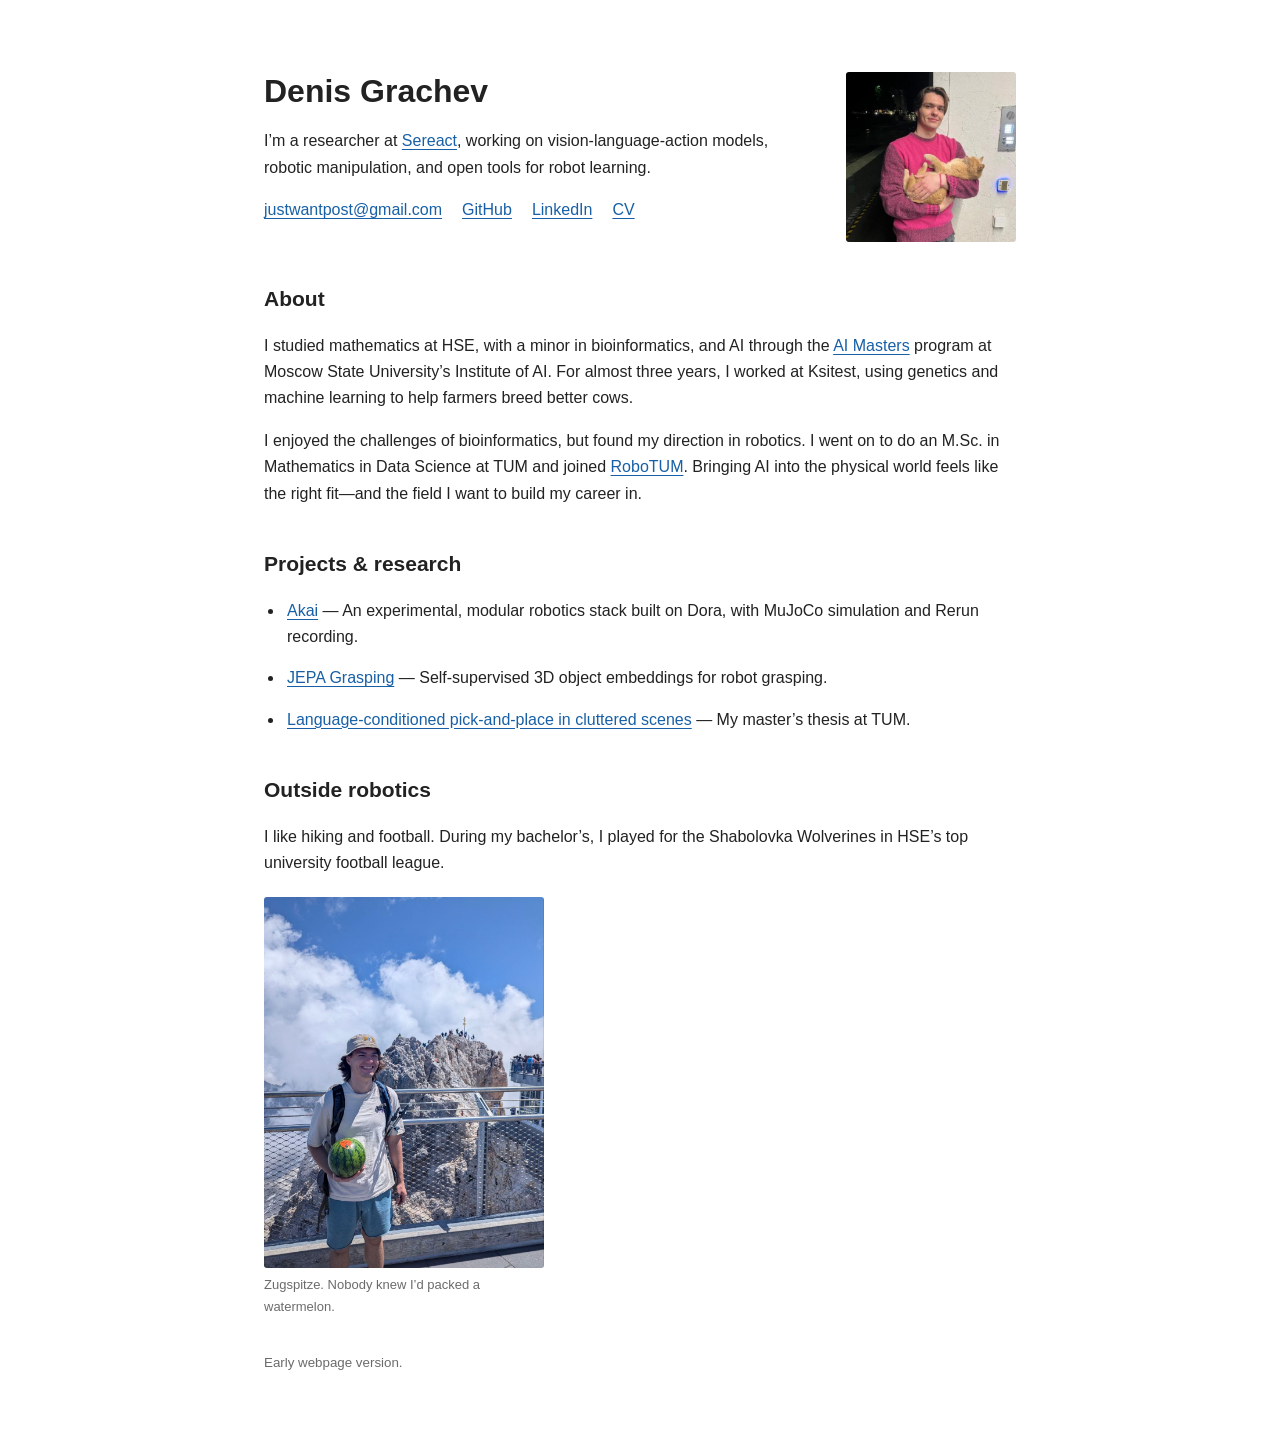
==== index.html @ 591143b7 "Create personal research homepage" ====
<!doctype html>
<html lang="en">
  <head>
    <meta charset="utf-8">
    <meta name="viewport" content="width=device-width, initial-scale=1">
    <title>Denis Grachev</title>
    <meta name="description" content="Denis Grachev — robot learning, vision-language-action models, and open-source robotics.">
    <link rel="canonical" href="https://grachev.ai/">
    <meta property="og:title" content="Denis Grachev">
    <meta property="og:description" content="Robot learning, vision-language-action models, and open-source robotics.">
    <meta property="og:type" content="website">
    <meta property="og:url" content="https://grachev.ai/">
    <meta property="og:image" content="https://grachev.ai/assets/denis.jpg">
    <link rel="icon" type="image/svg+xml" href="assets/favicon.svg">
    <link rel="stylesheet" href="style.css">
  </head>
  <body>
    <main>
      <header>
        <div>
          <h1>Denis Grachev</h1>
          <p>I’m a researcher at <a href="https://sereact.ai/">Sereact</a>, working on vision-language-action models, robotic manipulation, and open tools for robot learning.</p>
          <nav aria-label="Contact and profiles">
            <a href="mailto:justwantpost@gmail.com">justwantpost@gmail.com</a>
            <a href="https://github.com/grach0v">GitHub</a>
            <a href="https://www.linkedin.com/in/denis-grachev-507620252/">LinkedIn</a>
            <a href="cv.pdf">CV</a>
          </nav>
        </div>
        <img src="assets/denis.jpg" alt="Denis holding a cat" width="170" height="170">
      </header>

      <section aria-labelledby="about">
        <h2 id="about">About</h2>
        <p>I studied mathematics at HSE, with a minor in bioinformatics, and AI through the <a href="https://aimasters.ru/">AI Masters</a> program at Moscow State University’s Institute of AI. For almost three years, I worked at Ksitest, using genetics and machine learning to help farmers breed better cows.</p>
        <p>I enjoyed the challenges of bioinformatics, but found my direction in robotics. I went on to do an M.Sc. in Mathematics in Data Science at TUM and joined <a href="https://www.robotum.info/">RoboTUM</a>. Bringing AI into the physical world feels like the right fit—and the field I want to build my career in.</p>
      </section>

      <section aria-labelledby="projects">
        <h2 id="projects">Projects &amp; research</h2>
        <ul>
          <li>
            <a href="https://github.com/grach0v/akai">Akai</a> — An experimental, modular robotics stack built on Dora, with MuJoCo simulation and Rerun recording.
          </li>
          <li>
            <a href="https://drive.google.com/file/d/1qDTI5I_dPywP4vkfl-CZUlOSi4tXOuu8/view">JEPA Grasping</a> — Self-supervised 3D object embeddings for robot grasping.
          </li>
          <li>
            <a href="https://drive.google.com/file/d/1XYnjVgIg0TZOVEkxQrvugYmB_ESXgXEg/view">Language-conditioned pick-and-place in cluttered scenes</a> — My master’s thesis at TUM.
          </li>
        </ul>
      </section>

      <section aria-labelledby="outside">
        <h2 id="outside">Outside robotics</h2>
        <p>I like hiking and football. During my bachelor’s, I played for the Shabolovka Wolverines in HSE’s top university football league.</p>
        <figure>
          <img src="assets/zugspitze-watermelon.jpg" alt="Denis holding a watermelon on Zugspitze, with the rocky summit behind him" width="964" height="1280" loading="lazy">
          <figcaption>Zugspitze. Nobody knew I’d packed a watermelon.</figcaption>
        </figure>
      </section>
      <footer><small>Early webpage version.</small></footer>
    </main>
  </body>
</html>
---- style.css ----
* { box-sizing: border-box; }

body {
  margin: 0;
  background: #fff;
  color: #222;
  font: 16px/1.65 -apple-system, BlinkMacSystemFont, "Segoe UI", sans-serif;
}

main {
  max-width: 800px;
  margin: 72px auto;
  padding: 0 24px;
}

header {
  display: grid;
  grid-template-columns: minmax(0, 1fr) 170px;
  gap: 40px;
  align-items: start;
}

h1 { margin: 0 0 18px; font-size: 32px; line-height: 1.2; }
h2 { margin: 40px 0 16px; font-size: 21px; }
p { margin: 0 0 16px; }
a { color: #175fa6; text-underline-offset: 3px; }
a:hover { color: #103e6b; }
a:focus-visible { outline: 2px solid #175fa6; outline-offset: 4px; }
nav { display: flex; flex-wrap: wrap; gap: 20px; }
img { display: block; max-width: 100%; height: auto; border-radius: 3px; }
ul { padding-left: 20px; }
li { padding-left: 3px; margin-bottom: 15px; }
figure { max-width: 280px; margin: 20px 0 0; }
figcaption { margin-top: 6px; color: #6b6b6b; font-size: 13px; }
footer { margin-top: 32px; color: #6b6b6b; }

@media (max-width: 560px) {
  main { margin: 32px auto; }
  header { grid-template-columns: 1fr; gap: 24px; }
  header img { width: 140px; }
}
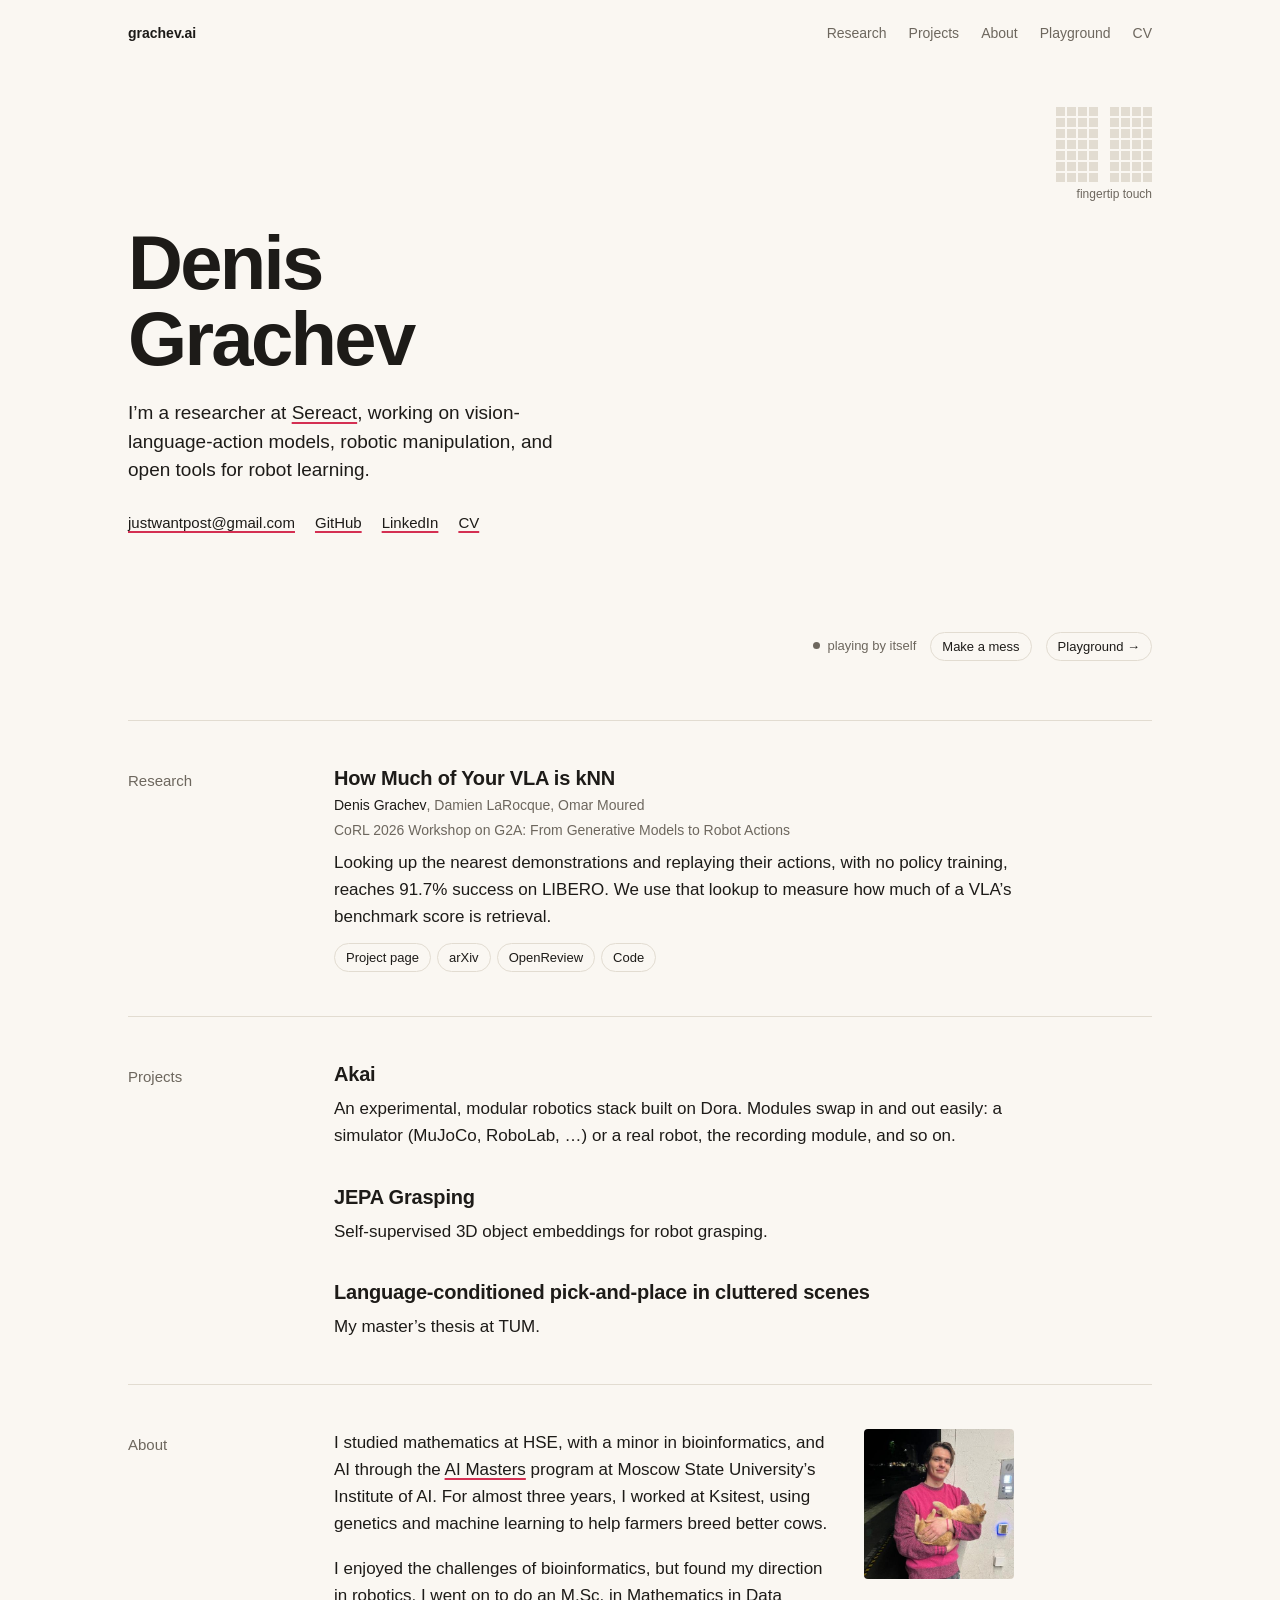
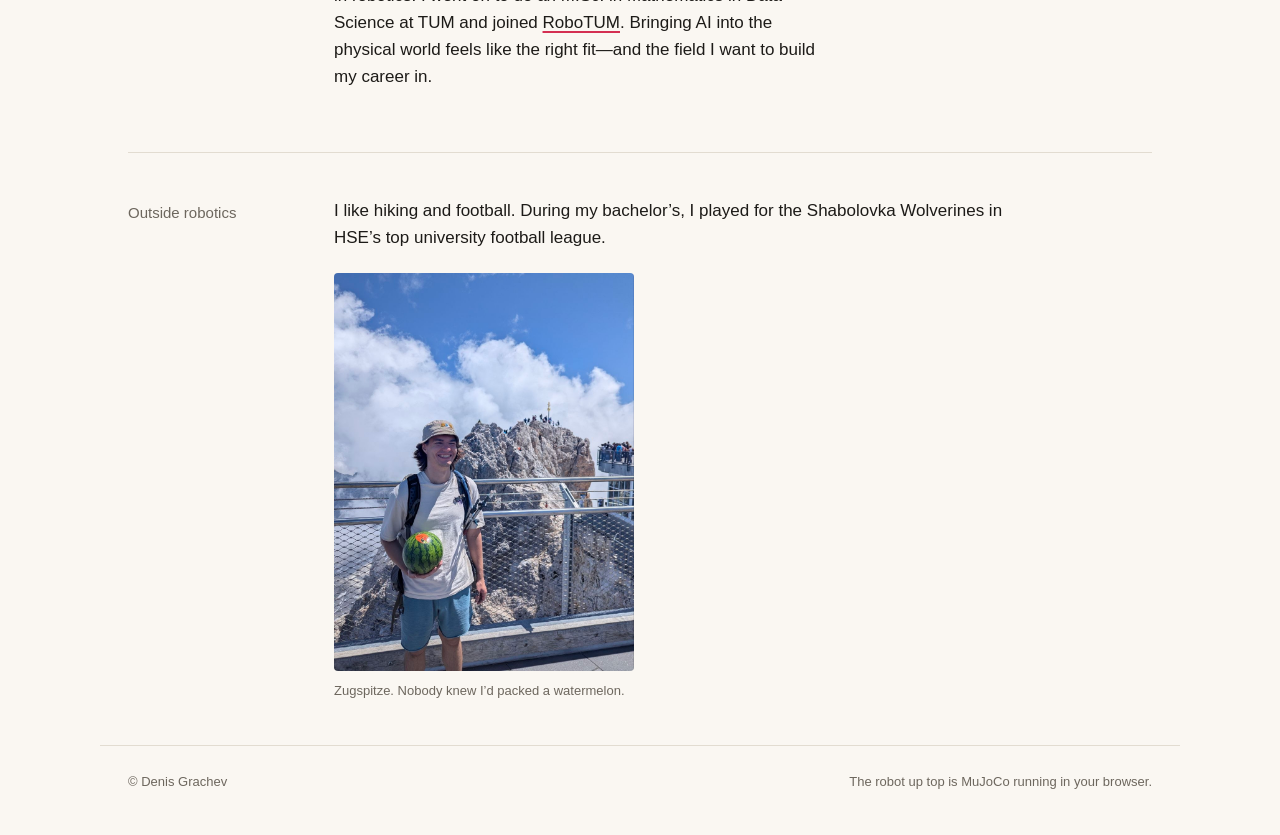
==== commit 33c2302b: "robot added" ====
--- a/index.html
+++ b/index.html
@@ -15,51 +15,111 @@
     <link rel="stylesheet" href="style.css">
   </head>
   <body>
-    <main>
-      <header>
+    <header class="wrap top">
+      <a class="mark" href="./">grachev.ai</a>
+      <nav aria-label="Sections">
+        <a href="#research">Research</a>
+        <a href="#projects">Projects</a>
+        <a href="#about">About</a>
+        <a href="playground/">Playground</a>
+        <a href="cv.pdf">CV</a>
+      </nav>
+    </header>
+
+    <main class="wrap">
+      <div class="hero">
         <div>
           <h1>Denis Grachev</h1>
-          <p>I’m a researcher at <a href="https://sereact.ai/">Sereact</a>, working on vision-language-action models, robotic manipulation, and open tools for robot learning.</p>
-          <nav aria-label="Contact and profiles">
+          <p class="lede">I’m a researcher at <a href="https://sereact.ai/">Sereact</a>, working on vision-language-action models, robotic manipulation, and open tools for robot learning.</p>
+          <nav class="links" aria-label="Contact and profiles">
             <a href="mailto:justwantpost@gmail.com">justwantpost@gmail.com</a>
             <a href="https://github.com/grach0v">GitHub</a>
             <a href="https://www.linkedin.com/in/denis-grachev-507620252/">LinkedIn</a>
             <a href="cv.pdf">CV</a>
           </nav>
         </div>
-        <img src="assets/denis.jpg" alt="Denis holding a cat" width="170" height="170">
-      </header>
 
-      <section aria-labelledby="about">
-        <h2 id="about">About</h2>
-        <p>I studied mathematics at HSE, with a minor in bioinformatics, and AI through the <a href="https://aimasters.ru/">AI Masters</a> program at Moscow State University’s Institute of AI. For almost three years, I worked at Ksitest, using genetics and machine learning to help farmers breed better cows.</p>
-        <p>I enjoyed the challenges of bioinformatics, but found my direction in robotics. I went on to do an M.Sc. in Mathematics in Data Science at TUM and joined <a href="https://www.robotum.info/">RoboTUM</a>. Bringing AI into the physical world feels like the right fit—and the field I want to build my career in.</p>
+        <div class="stage" id="stage">
+          <button class="btn stage-wake" hidden>Wake the robot</button>
+          <div class="stage-hud">
+            <span class="status" data-state="loading"></span>
+            <button class="btn" data-act="auto" hidden>Let it play</button>
+          <button class="btn" data-act="mess" hidden>Make a mess</button>
+            <a class="btn" href="playground/">Playground →</a>
+          </div>
+        </div>
+      </div>
+
+      <section class="row" aria-labelledby="research">
+        <h2 id="research">Research</h2>
+        <div>
+          <!-- One <article class="entry"> per paper, newest first. -->
+          <article class="entry">
+            <h3><a href="https://sereact.github.io/lerobot_knn/">How Much of Your VLA is kNN</a></h3>
+            <p class="meta"><b>Denis Grachev</b>, Damien LaRocque, Omar Moured</p>
+            <p class="meta">CoRL 2026 Workshop on G2A: From Generative Models to Robot Actions</p>
+            <p>Looking up the nearest demonstrations and replaying their actions, with no policy training, reaches 91.7% success on LIBERO. We use that lookup to measure how much of a VLA’s benchmark score is retrieval.</p>
+            <div class="chips">
+              <a class="btn" href="https://sereact.github.io/lerobot_knn/">Project page</a>
+              <a class="btn" href="https://arxiv.org/abs/2611.13160">arXiv</a>
+              <a class="btn" href="https://openreview.net/forum?id=OoI6kXUw6b">OpenReview</a>
+              <a class="btn" href="https://github.com/sereact/lerobot_knn">Code</a>
+            </div>
+          </article>
+        </div>
       </section>
 
-      <section aria-labelledby="projects">
-        <h2 id="projects">Projects &amp; research</h2>
-        <ul>
-          <li>
-            <a href="https://github.com/grach0v/akai">Akai</a> — An experimental, modular robotics stack built on Dora, with MuJoCo simulation and Rerun recording.
-          </li>
-          <li>
-            <a href="https://drive.google.com/file/d/1qDTI5I_dPywP4vkfl-CZUlOSi4tXOuu8/view">JEPA Grasping</a> — Self-supervised 3D object embeddings for robot grasping.
-          </li>
-          <li>
-            <a href="https://drive.google.com/file/d/1XYnjVgIg0TZOVEkxQrvugYmB_ESXgXEg/view">Language-conditioned pick-and-place in cluttered scenes</a> — My master’s thesis at TUM.
-          </li>
-        </ul>
+      <!-- Talks and events go here as another <section class="row"> once there are some. -->
+
+      <section class="row" aria-labelledby="projects">
+        <h2 id="projects">Projects</h2>
+        <div>
+          <article class="entry">
+            <h3><a href="https://github.com/grach0v/akai">Akai</a></h3>
+            <p>An experimental, modular robotics stack built on Dora. Modules swap in and out easily: a simulator (MuJoCo, RoboLab, …) or a real robot, the recording module, and so on.</p>
+          </article>
+          <article class="entry">
+            <h3><a href="https://drive.google.com/file/d/1qDTI5I_dPywP4vkfl-CZUlOSi4tXOuu8/view">JEPA Grasping</a></h3>
+            <p>Self-supervised 3D object embeddings for robot grasping.</p>
+          </article>
+          <article class="entry">
+            <h3><a href="https://drive.google.com/file/d/1XYnjVgIg0TZOVEkxQrvugYmB_ESXgXEg/view">Language-conditioned pick-and-place in cluttered scenes</a></h3>
+            <p>My master’s thesis at TUM.</p>
+          </article>
+        </div>
       </section>
 
-      <section aria-labelledby="outside">
+      <section class="row" aria-labelledby="about">
+        <h2 id="about">About</h2>
+        <div class="about">
+          <div>
+            <p>I studied mathematics at HSE, with a minor in bioinformatics, and AI through the <a href="https://aimasters.ru/">AI Masters</a> program at Moscow State University’s Institute of AI. For almost three years, I worked at Ksitest, using genetics and machine learning to help farmers breed better cows.</p>
+            <p>I enjoyed the challenges of bioinformatics, but found my direction in robotics. I went on to do an M.Sc. in Mathematics in Data Science at TUM and joined <a href="https://www.robotum.info/">RoboTUM</a>. Bringing AI into the physical world feels like the right fit—and the field I want to build my career in.</p>
+          </div>
+          <img src="assets/denis.jpg" alt="Denis holding a cat" width="150" height="150">
+        </div>
+      </section>
+
+      <section class="row" aria-labelledby="outside">
         <h2 id="outside">Outside robotics</h2>
-        <p>I like hiking and football. During my bachelor’s, I played for the Shabolovka Wolverines in HSE’s top university football league.</p>
-        <figure>
-          <img src="assets/zugspitze-watermelon.jpg" alt="Denis holding a watermelon on Zugspitze, with the rocky summit behind him" width="964" height="1280" loading="lazy">
-          <figcaption>Zugspitze. Nobody knew I’d packed a watermelon.</figcaption>
-        </figure>
+        <div>
+          <p>I like hiking and football. During my bachelor’s, I played for the Shabolovka Wolverines in HSE’s top university football league.</p>
+          <figure>
+            <img src="assets/zugspitze-watermelon.jpg" alt="Denis holding a watermelon on Zugspitze, with the rocky summit behind him" width="964" height="1280" loading="lazy">
+            <figcaption>Zugspitze. Nobody knew I’d packed a watermelon.</figcaption>
+          </figure>
+        </div>
       </section>
-      <footer><small>Early webpage version.</small></footer>
     </main>
+
+    <footer class="wrap">
+      <span>© Denis Grachev</span>
+      <span>The robot up top is MuJoCo running in your browser.</span>
+    </footer>
+
+    <script type="module">
+      import { initStage } from './playground/stage.js?v=2';
+      initStage(document.getElementById('stage'));
+    </script>
   </body>
 </html>
--- a/style.css
+++ b/style.css
@@ -1,41 +1,175 @@
+:root {
+  color-scheme: light dark;
+  --paper: #faf7f2;
+  --ink: #1d1b18;
+  --soft: #6d675e;
+  --line: #e2dcd1;
+  --card: #f2ede4;
+  --accent: #d42f52;
+  --sans: -apple-system, BlinkMacSystemFont, "Segoe UI", Roboto, sans-serif;
+}
+@media (prefers-color-scheme: dark) {
+  :root {
+    --paper: #151412;
+    --ink: #edeae4;
+    --soft: #a09a8f;
+    --line: #2e2c28;
+    --card: #1e1d1a;
+    --accent: #ff6f8b;
+  }
+}
+
 * { box-sizing: border-box; }
-
+html { scroll-behavior: smooth; }
 body {
   margin: 0;
-  background: #fff;
-  color: #222;
-  font: 16px/1.65 -apple-system, BlinkMacSystemFont, "Segoe UI", sans-serif;
+  background: var(--paper);
+  color: var(--ink);
+  font: 17px/1.6 var(--sans);
+  -webkit-font-smoothing: antialiased;
+  overflow-x: hidden;
+}
+a { color: inherit; text-decoration-color: var(--accent); text-decoration-thickness: 1.5px; text-underline-offset: 3px; }
+a:hover { color: var(--accent); }
+a:focus-visible, button:focus-visible { outline: 2px solid var(--accent); outline-offset: 3px; border-radius: 2px; }
+img { display: block; max-width: 100%; height: auto; }
+p { margin: 0 0 1em; }
+
+.wrap { max-width: 1080px; margin: 0 auto; padding: 0 28px; }
+
+/* ---- top bar ---- */
+.top {
+  display: flex; flex-wrap: wrap; justify-content: space-between; align-items: baseline; gap: 12px 24px;
+  padding-top: 26px;
+  font-size: 14px; line-height: 1;
+}
+.top a { text-decoration: none; }
+.top .mark { font-weight: 600; }
+.top nav { display: flex; flex-wrap: wrap; gap: 6px 22px; color: var(--soft); }
+.top nav a[aria-current] { color: var(--ink); }
+
+/* ---- hero ---- */
+.hero {
+  display: grid;
+  grid-template-columns: minmax(0, 1fr) minmax(0, 1.15fr);
+  align-items: center;
+  gap: 12px;
+  min-height: min(680px, 86vh);
+}
+.hero h1 {
+  margin: 0 0 22px;
+  font-size: clamp(44px, 6.4vw, 76px); font-weight: 600; line-height: 1;
+  letter-spacing: -0.035em;
+}
+.hero .lede { max-width: 30em; font-size: 19px; line-height: 1.5; }
+.links { display: flex; flex-wrap: wrap; gap: 8px 20px; margin-top: 26px; font-size: 15px; }
+
+/* ---- robot stage ---- */
+.stage { position: relative; aspect-ratio: 1 / 0.92; min-width: 0; }
+.hero .stage { margin-right: -70px; }
+.stage > canvas { position: absolute; inset: 0 0 40px; width: 100%; height: calc(100% - 40px); cursor: crosshair; touch-action: pan-y; }
+.stage-hud {
+  position: absolute; left: 0; right: 0; bottom: 0; z-index: 1;
+  display: flex; flex-wrap: wrap; align-items: center; justify-content: flex-end; gap: 8px 14px;
+  font-size: 13px; line-height: 1.4; color: var(--soft);
+  pointer-events: none;
+}
+.hero .stage-hud { right: 70px; }
+.stage-hud > * { pointer-events: auto; }
+.status::before {
+  content: ""; display: inline-block; width: 7px; height: 7px; margin-right: 7px;
+  border-radius: 50%; background: var(--soft); vertical-align: 1px;
+}
+.status[data-state="manual"]::before { background: var(--accent); }
+.status[data-state="loading"]::before { animation: blink 1s infinite; }
+@keyframes blink { 50% { opacity: 0.2; } }
+.btn {
+  appearance: none; cursor: pointer;
+  padding: 6px 11px; border: 1px solid var(--line); border-radius: 999px;
+  background: var(--paper); color: var(--ink);
+  font: 13px/1.2 var(--sans); text-decoration: none;
+}
+.btn:hover { border-color: var(--accent); color: var(--accent); }
+.tactile-box {
+  position: absolute; top: 8px; right: 0; z-index: 1; pointer-events: none;
+  display: grid; gap: 6px; justify-items: end;
+  font-size: 12px; line-height: 1; color: var(--soft);
+}
+.hero .tactile-box { right: 70px; }
+.stage-wake {
+  position: absolute; inset: 0; z-index: 1; margin: auto; width: fit-content; height: fit-content;
+  padding: 12px 20px; font-size: 14px;
 }
 
-main {
-  max-width: 800px;
-  margin: 72px auto;
-  padding: 0 24px;
+/* ---- sections ---- */
+section.row {
+  display: grid; grid-template-columns: 170px minmax(0, 680px); gap: 20px 36px;
+  padding: 44px 0; border-top: 1px solid var(--line);
+}
+.row > h2 {
+  margin: 5px 0 0;
+  font-size: 15px; font-weight: 500; line-height: 1.4; color: var(--soft);
 }
 
-header {
-  display: grid;
-  grid-template-columns: minmax(0, 1fr) 170px;
-  gap: 40px;
-  align-items: start;
+.entry + .entry { margin-top: 34px; }
+.entry h3 { margin: 0 0 4px; font-size: 20px; font-weight: 600; line-height: 1.3; letter-spacing: -0.01em; }
+.entry h3 a { text-decoration: none; }
+.entry .meta { margin: 0 0 4px; font-size: 14px; line-height: 1.5; color: var(--soft); }
+.entry .meta b { color: var(--ink); font-weight: 500; }
+.entry p { margin: 8px 0 0; }
+.chips { display: flex; flex-wrap: wrap; gap: 6px; margin-top: 12px; }
+
+.about { display: grid; grid-template-columns: minmax(0, 1fr) 150px; gap: 30px; align-items: start; }
+.about img { border-radius: 4px; }
+
+figure { margin: 22px 0 0; max-width: 300px; }
+figure img { border-radius: 4px; }
+figcaption { margin-top: 10px; font-size: 13px; line-height: 1.5; color: var(--soft); }
+
+footer.wrap {
+  display: flex; justify-content: space-between; flex-wrap: wrap; gap: 8px;
+  padding-top: 26px; padding-bottom: 44px; border-top: 1px solid var(--line);
+  font-size: 13px; line-height: 1.5; color: var(--soft);
 }
 
-h1 { margin: 0 0 18px; font-size: 32px; line-height: 1.2; }
-h2 { margin: 40px 0 16px; font-size: 21px; }
-p { margin: 0 0 16px; }
-a { color: #175fa6; text-underline-offset: 3px; }
-a:hover { color: #103e6b; }
-a:focus-visible { outline: 2px solid #175fa6; outline-offset: 4px; }
-nav { display: flex; flex-wrap: wrap; gap: 20px; }
-img { display: block; max-width: 100%; height: auto; border-radius: 3px; }
-ul { padding-left: 20px; }
-li { padding-left: 3px; margin-bottom: 15px; }
-figure { max-width: 280px; margin: 20px 0 0; }
-figcaption { margin-top: 6px; color: #6b6b6b; font-size: 13px; }
-footer { margin-top: 32px; color: #6b6b6b; }
+/* ---- playground page ---- */
+.play-head { padding: 54px 0 0; max-width: 720px; }
+.play-head h1 { margin: 0 0 12px; font-size: clamp(36px, 5vw, 56px); font-weight: 600; line-height: 1.05; letter-spacing: -0.03em; }
+.stage.big { aspect-ratio: 16 / 9; max-height: 74vh; width: 100%; margin: 0 auto; }
+.keys { display: flex; flex-wrap: wrap; gap: 6px 26px; margin: 14px 0 0; padding: 0; list-style: none; font-size: 13px; line-height: 1.5; color: var(--soft); }
+.keys b { color: var(--ink); font-weight: 500; }
+.real { margin-top: 64px; padding: 44px 0; border-top: 1px solid var(--line); }
+.real h2 { margin: 0 0 12px; font-size: clamp(28px, 3.6vw, 36px); font-weight: 600; line-height: 1.1; letter-spacing: -0.025em; }
+.real > p { max-width: 720px; }
+.real .note { margin: 12px 0 0; font-size: 13px; line-height: 1.5; color: var(--soft); }
+.rerun {
+  position: relative; aspect-ratio: 16 / 9; overflow: hidden; margin-top: 22px;
+  border: 1px solid var(--line); border-radius: 6px; background: var(--card);
+  display: grid; place-items: center;
+}
+.rerun img { position: absolute; inset: 0; width: 100%; height: 100%; object-fit: cover; object-position: left top; opacity: 0.55; }
+.rerun .btn { position: relative; padding: 12px 20px; font-size: 14px; box-shadow: 0 6px 24px rgb(0 0 0 / 0.18); }
+.rerun .btn span { display: block; margin-top: 4px; font-size: 11px; color: var(--soft); }
+.rerun iframe { position: absolute; inset: 0; width: 100%; height: 100%; border: 0; }
 
-@media (max-width: 560px) {
-  main { margin: 32px auto; }
-  header { grid-template-columns: 1fr; gap: 24px; }
-  header img { width: 140px; }
+@media (max-width: 820px) {
+  .wrap { padding-inline: 20px; }
+  .hero { grid-template-columns: 1fr; min-height: 0; padding-top: 44px; gap: 0; }
+  .hero .stage { margin: 0 -20px; aspect-ratio: 1 / 1; }
+  .top nav { gap: 6px 16px; }
+  .hero .stage-hud { right: 20px; left: 20px; }
+  .hero .tactile-box { right: 20px; }
+  .keys .mouse { display: none; }
+  section.row { grid-template-columns: 1fr; padding: 34px 0; gap: 14px; }
+  .about { grid-template-columns: 1fr; }
+  .about img { width: 130px; order: -1; }
+  .stage.big { aspect-ratio: 1 / 1; }
+  .rerun { aspect-ratio: 3 / 4; }
+  .rerun:not(:has(iframe)) { aspect-ratio: 16 / 9; }
 }
+@media (hover: none) { .keys .mouse { display: none; } }
+@media (hover: hover) and (min-width: 821px) { .keys .touch { display: none; } }
+@media (prefers-reduced-motion: reduce) {
+  html { scroll-behavior: auto; }
+  .status[data-state="loading"]::before { animation: none; }
+}
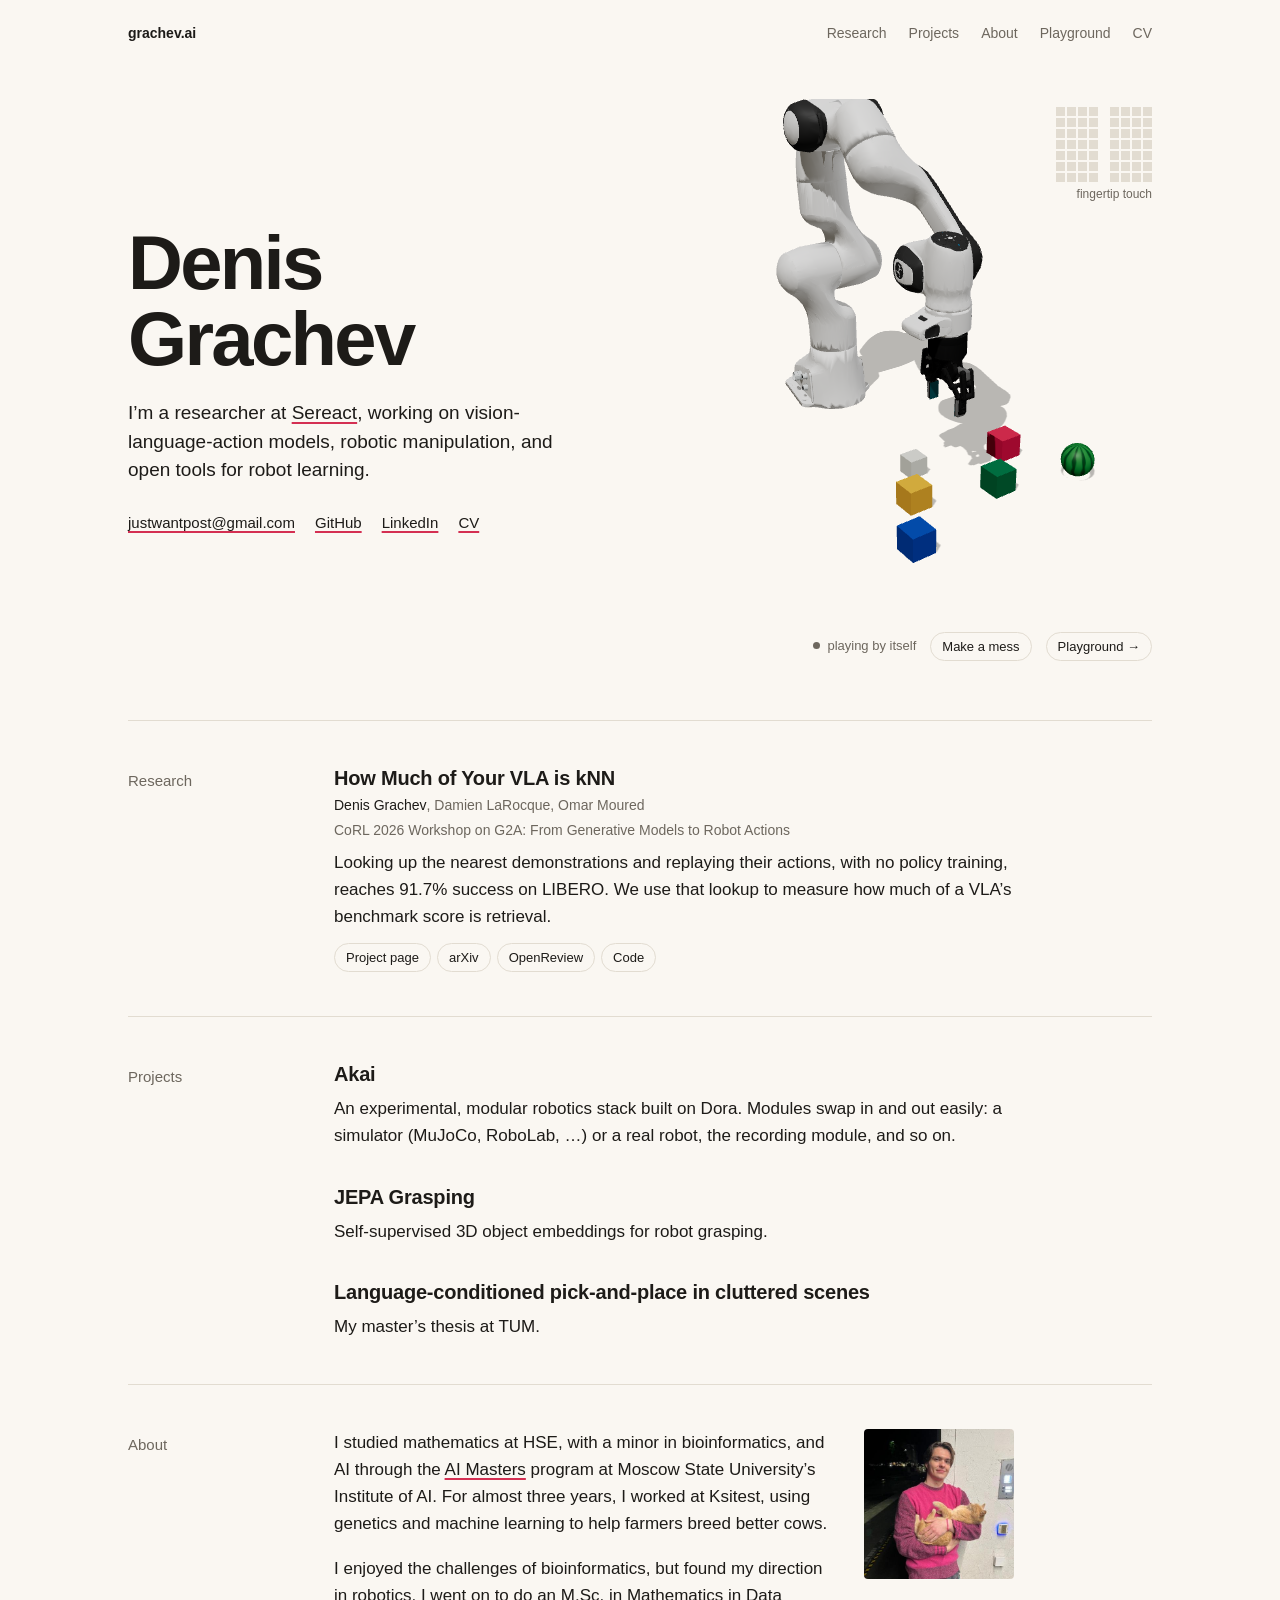
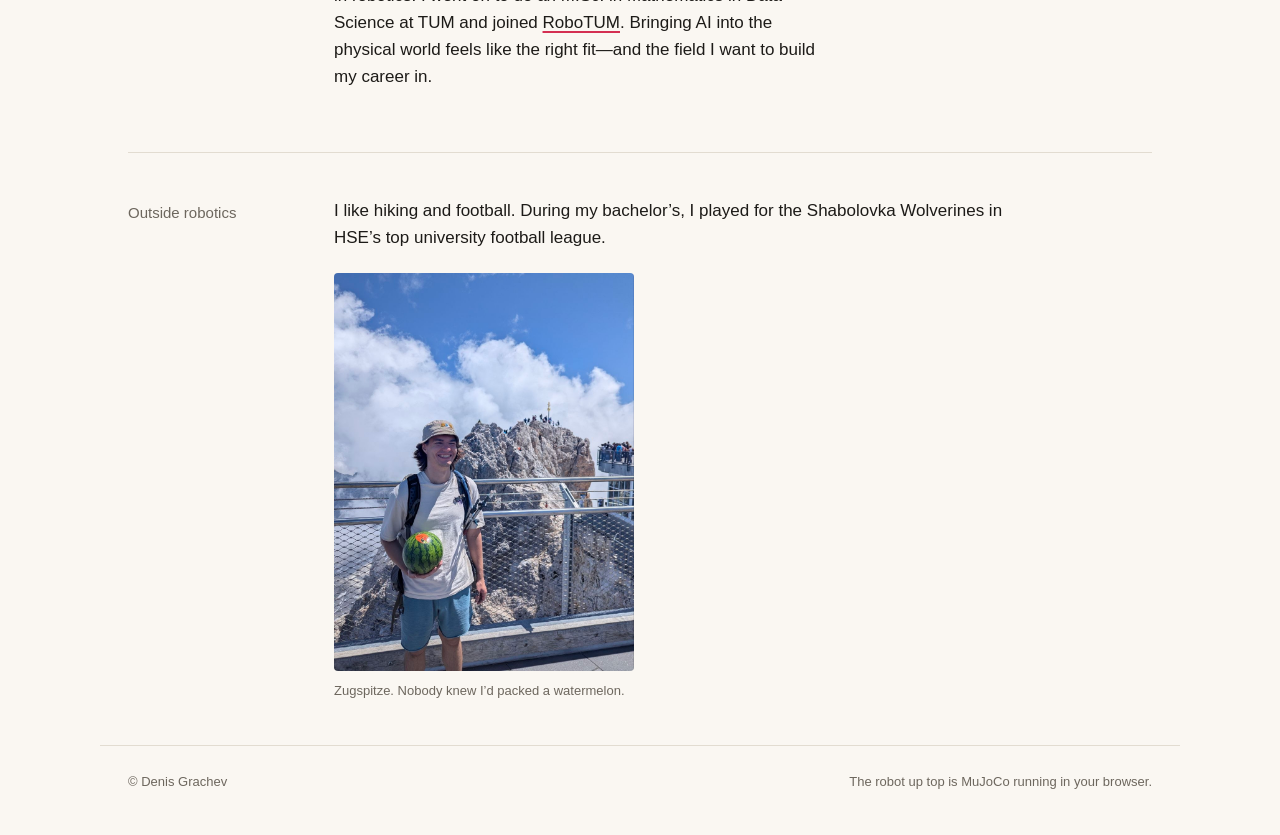
==== commit f56ac9af: "fix tactile grid colour" ====
--- a/index.html
+++ b/index.html
@@ -118,7 +118,7 @@
     </footer>
 
     <script type="module">
-      import { initStage } from './playground/stage.js?v=2';
+      import { initStage } from './playground/stage.js?v=3';
       initStage(document.getElementById('stage'));
     </script>
   </body>
